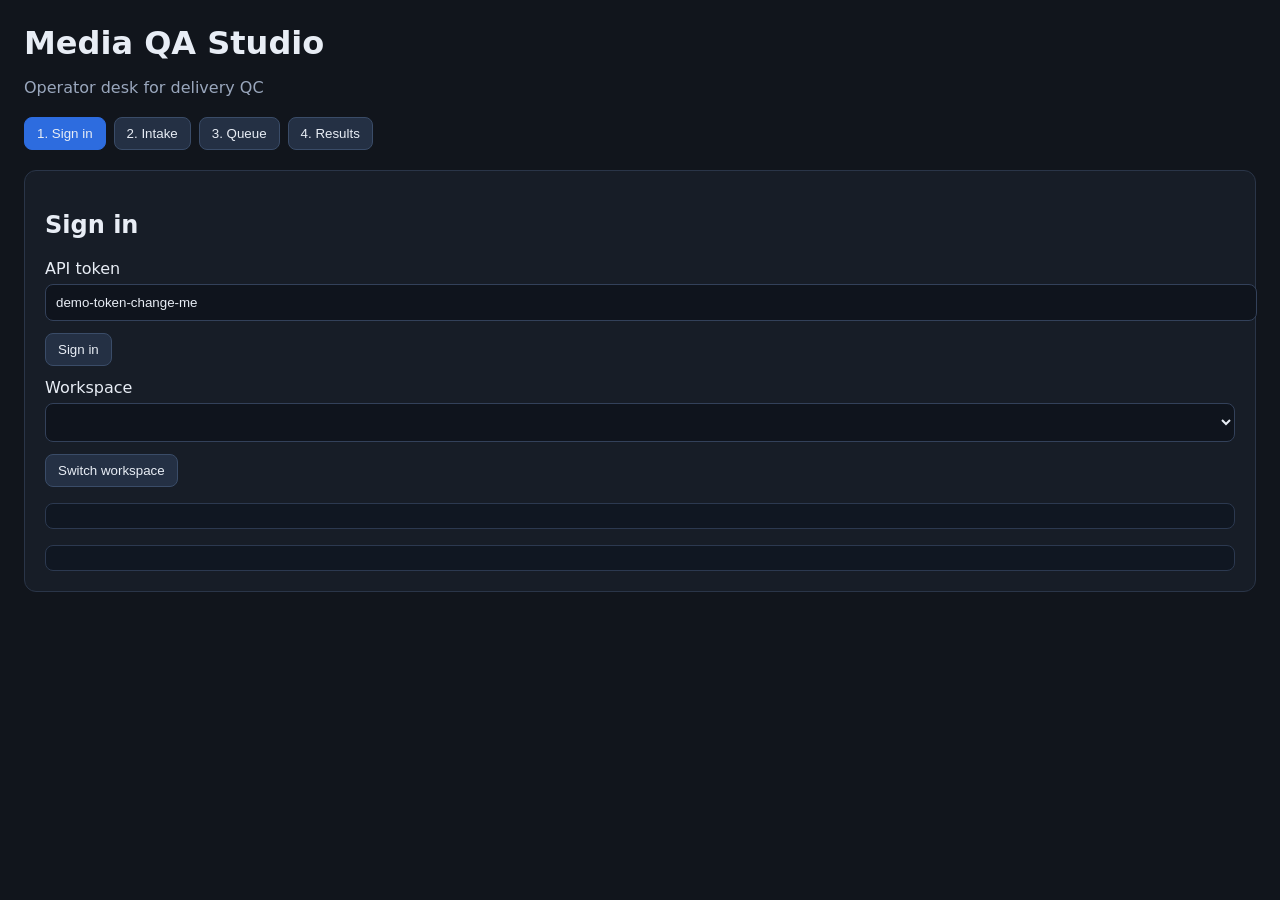
==== desktop/ui/index.html @ da6fa985 "Add studio SaaS layer and Tauri desktop operator station. Implements JIB-349 through JIB-364 with wo" ====
<!DOCTYPE html>
<html lang="en">
  <head>
    <meta charset="UTF-8" />
    <meta name="viewport" content="width=device-width, initial-scale=1.0" />
    <title>Media QA Studio</title>
    <link rel="stylesheet" href="styles.css" />
  </head>
  <body>
    <header>
      <h1>Media QA Studio</h1>
      <p class="subtitle">Operator desk for delivery QC</p>
    </header>

    <nav class="steps">
      <button class="step active" data-step="login">1. Sign in</button>
      <button class="step" data-step="intake">2. Intake</button>
      <button class="step" data-step="queue">3. Queue</button>
      <button class="step" data-step="results">4. Results</button>
    </nav>

    <main>
      <section id="login" class="panel active">
        <h2>Sign in</h2>
        <label>API token <input id="api-token" value="demo-token-change-me" /></label>
        <button id="login-btn">Sign in</button>
        <label>Workspace
          <select id="workspace-select"></select>
        </label>
        <button id="switch-workspace-btn">Switch workspace</button>
        <div id="entitlements" class="card"></div>
        <div id="pricing-variant" class="card muted"></div>
      </section>

      <section id="intake" class="panel">
        <h2>Intake</h2>
        <label>Folder or file path <input id="qc-path" placeholder="/path/to/export" /></label>
        <label>Profile
          <select id="profile-select">
            <option value="youtube">youtube</option>
            <option value="shorts">shorts</option>
          </select>
        </label>
        <button id="run-local-btn">Run local QC</button>
        <button id="queue-remote-btn">Queue remote job (offline)</button>
      </section>

      <section id="queue" class="panel">
        <h2>Queue</h2>
        <button id="sync-queue-btn">Sync offline queue</button>
        <ul id="offline-queue"></ul>
      </section>

      <section id="results" class="panel">
        <h2>Review</h2>
        <div id="upgrade-banner" class="banner hidden"></div>
        <pre id="results-output">Run a check to see findings, review state, and fix suggestions.</pre>
      </section>
    </main>

    <script src="app.js"></script>
  </body>
</html>
---- desktop/ui/styles.css ----
:root {
  color-scheme: dark;
  font-family: "SF Pro Text", system-ui, sans-serif;
  background: #11151c;
  color: #e8edf5;
}

body {
  margin: 0;
  padding: 24px;
}

header h1 {
  margin: 0;
}

.subtitle {
  color: #9aa7bd;
}

.steps {
  display: flex;
  gap: 8px;
  margin: 20px 0;
}

.step,
button {
  background: #243044;
  color: inherit;
  border: 1px solid #3a4c68;
  border-radius: 8px;
  padding: 8px 12px;
  cursor: pointer;
}

.step.active {
  background: #2d6cdf;
  border-color: #2d6cdf;
}

.panel {
  display: none;
  background: #171d27;
  border: 1px solid #2a3548;
  border-radius: 12px;
  padding: 20px;
}

.panel.active {
  display: block;
}

label {
  display: block;
  margin: 12px 0;
}

input,
select {
  width: 100%;
  margin-top: 6px;
  padding: 10px;
  border-radius: 8px;
  border: 1px solid #33415a;
  background: #0f141d;
  color: inherit;
}

.card,
.banner {
  margin-top: 16px;
  padding: 12px;
  border-radius: 8px;
  background: #101722;
  border: 1px solid #2c3950;
}

.muted {
  color: #9aa7bd;
}

.banner {
  background: #3a2410;
  border-color: #8a5a18;
}

.hidden {
  display: none;
}

#results-output {
  white-space: pre-wrap;
  background: #0d121a;
  border-radius: 8px;
  padding: 16px;
  min-height: 240px;
}

.fail {
  color: #ff8f8f;
}

.warn {
  color: #ffd27d;
}

.pass {
  color: #8ce4a0;
}
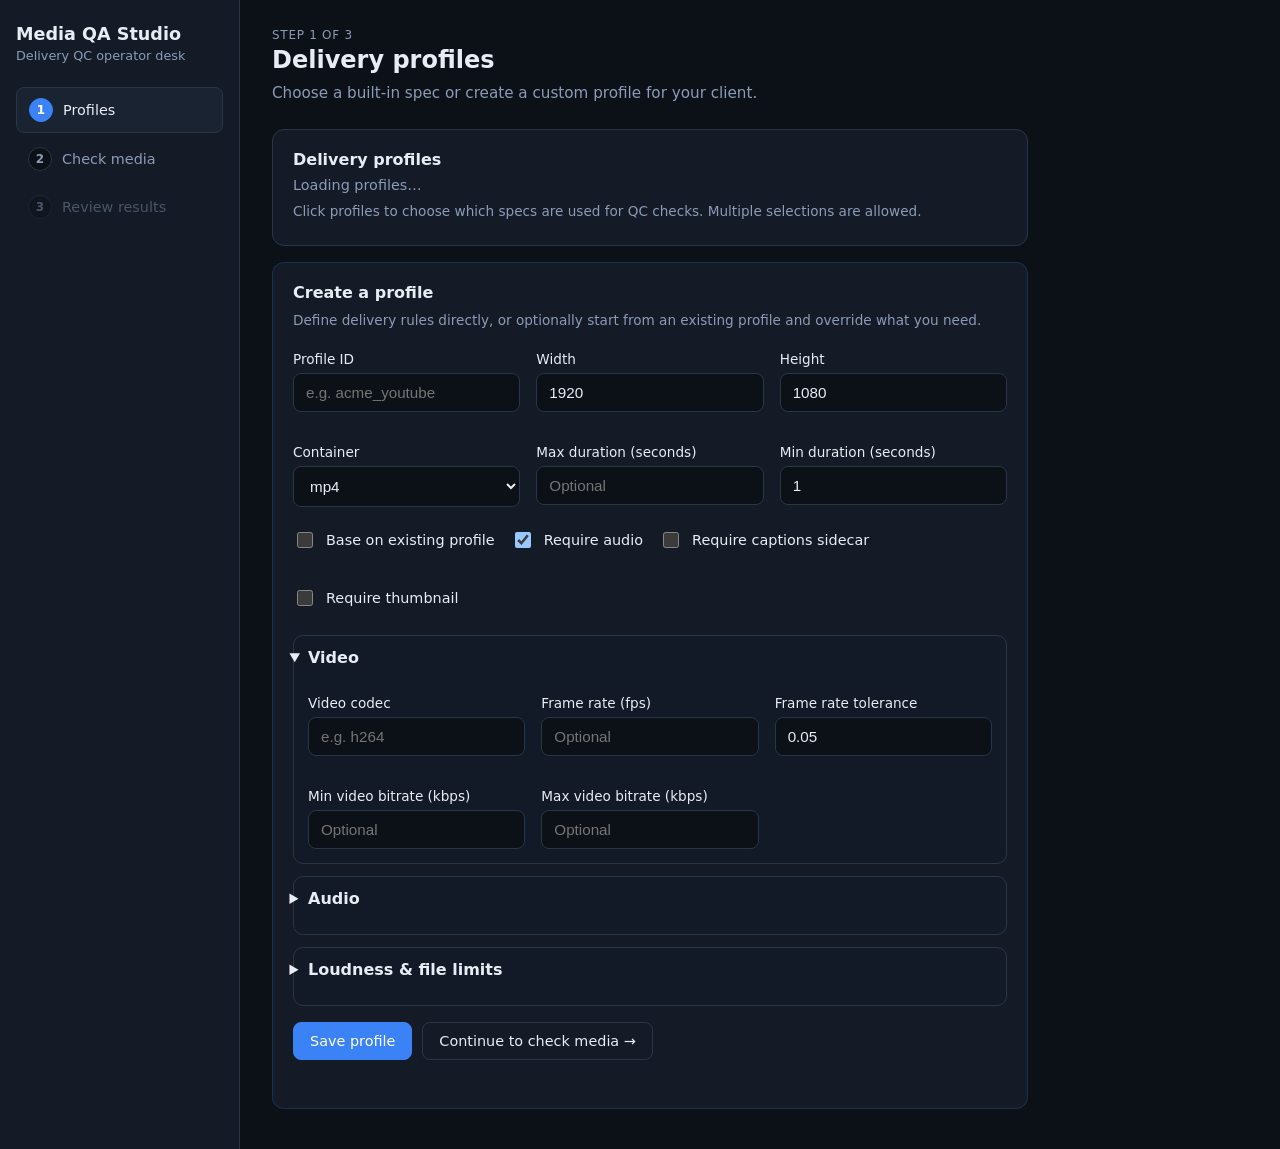
==== commit 33d76508: "Add anomaly QC checks and expand desktop profile workflow. Introduce LUFS loudness, frozen-frame, ca" ====
--- a/desktop/ui/index.html
+++ b/desktop/ui/index.html
@@ -4,59 +4,436 @@
     <meta charset="UTF-8" />
     <meta name="viewport" content="width=device-width, initial-scale=1.0" />
     <title>Media QA Studio</title>
+    <link rel="icon" type="image/png" href="favicon.png" />
     <link rel="stylesheet" href="styles.css" />
   </head>
   <body>
-    <header>
-      <h1>Media QA Studio</h1>
-      <p class="subtitle">Operator desk for delivery QC</p>
-    </header>
-
-    <nav class="steps">
-      <button class="step active" data-step="login">1. Sign in</button>
-      <button class="step" data-step="intake">2. Intake</button>
-      <button class="step" data-step="queue">3. Queue</button>
-      <button class="step" data-step="results">4. Results</button>
-    </nav>
-
-    <main>
-      <section id="login" class="panel active">
-        <h2>Sign in</h2>
-        <label>API token <input id="api-token" value="demo-token-change-me" /></label>
-        <button id="login-btn">Sign in</button>
-        <label>Workspace
-          <select id="workspace-select"></select>
-        </label>
-        <button id="switch-workspace-btn">Switch workspace</button>
-        <div id="entitlements" class="card"></div>
-        <div id="pricing-variant" class="card muted"></div>
+    <aside class="sidebar">
+      <div class="brand">
+        <h1>Media QA Studio</h1>
+        <p>Delivery QC operator desk</p>
+      </div>
+
+      <ol class="workflow" id="workflow-steps">
+        <li class="workflow-step active" data-step="profiles">
+          <span class="step-num">1</span>
+          <span class="step-label">Profiles</span>
+        </li>
+        <li class="workflow-step" data-step="check">
+          <span class="step-num">2</span>
+          <span class="step-label">Check media</span>
+        </li>
+        <li class="workflow-step locked" data-step="results">
+          <span class="step-num">3</span>
+          <span class="step-label">Review results</span>
+        </li>
+      </ol>
+    </aside>
+
+    <main class="workspace">
+      <header class="topbar">
+        <div>
+          <p class="eyebrow" id="screen-eyebrow">Step 1 of 3</p>
+          <h2 id="screen-title">Delivery profiles</h2>
+        </div>
+        <p class="topbar-hint" id="screen-hint">
+          Choose a built-in spec or create a custom profile for your client.
+        </p>
+      </header>
+
+      <!-- Step 1: Profiles -->
+      <section id="profiles" class="screen active">
+        <div class="card">
+          <h3>Delivery profiles</h3>
+          <p id="profile-selection-summary" class="profile-selection-summary muted">
+            Loading profiles…
+          </p>
+          <p class="field-help">
+            Click profiles to choose which specs are used for QC checks. Multiple selections are allowed.
+          </p>
+          <div id="profile-library" class="profile-library"></div>
+        </div>
+
+        <div class="card profile-create-card">
+          <h3>Create a profile</h3>
+          <p class="field-help">
+            Define delivery rules directly, or optionally start from an existing profile and override what you need.
+          </p>
+
+          <div class="profile-form-grid">
+            <label class="field">
+              <span>Profile ID</span>
+              <input
+                id="new-profile-name"
+                placeholder="e.g. acme_youtube"
+                autocomplete="off"
+              />
+            </label>
+
+            <div class="field profile-template-field hidden" id="new-profile-template-field">
+              <span>Based on</span>
+              <select id="new-profile-inherits"></select>
+            </div>
+
+            <label class="field">
+              <span>Width</span>
+              <input id="new-profile-width" type="number" min="1" value="1920" />
+            </label>
+
+            <label class="field">
+              <span>Height</span>
+              <input id="new-profile-height" type="number" min="1" value="1080" />
+            </label>
+
+            <label class="field">
+              <span>Container</span>
+              <select id="new-profile-extension">
+                <option value="mp4" selected>mp4</option>
+                <option value="mov">mov</option>
+                <option value="mkv">mkv</option>
+              </select>
+            </label>
+
+            <label class="field">
+              <span>Max duration (seconds)</span>
+              <input
+                id="new-profile-max-duration"
+                type="number"
+                min="0"
+                step="0.1"
+                placeholder="Optional"
+              />
+            </label>
+
+            <label class="field">
+              <span>Min duration (seconds)</span>
+              <input
+                id="new-profile-min-duration"
+                type="number"
+                min="0"
+                step="0.1"
+                value="1"
+              />
+            </label>
+          </div>
+
+          <div class="profile-checkboxes">
+            <label class="checkbox-field">
+              <input id="new-profile-use-template" type="checkbox" />
+              <span>Base on existing profile</span>
+            </label>
+            <label class="checkbox-field">
+              <input id="new-profile-require-audio" type="checkbox" checked />
+              <span>Require audio</span>
+            </label>
+            <label class="checkbox-field">
+              <input id="new-profile-require-captions" type="checkbox" />
+              <span>Require captions sidecar</span>
+            </label>
+            <label class="checkbox-field">
+              <input id="new-profile-require-thumbnail" type="checkbox" />
+              <span>Require thumbnail</span>
+            </label>
+          </div>
+
+          <details class="profile-form-section" open>
+            <summary>Video</summary>
+            <div class="profile-form-grid">
+              <label class="field">
+                <span>Video codec</span>
+                <input
+                  id="new-profile-video-codec"
+                  placeholder="e.g. h264"
+                  autocomplete="off"
+                />
+              </label>
+
+              <label class="field">
+                <span>Frame rate (fps)</span>
+                <input
+                  id="new-profile-frame-rate"
+                  type="number"
+                  min="0"
+                  step="0.001"
+                  placeholder="Optional"
+                />
+              </label>
+
+              <label class="field">
+                <span>Frame rate tolerance</span>
+                <input
+                  id="new-profile-frame-rate-tolerance"
+                  type="number"
+                  min="0"
+                  step="0.01"
+                  value="0.05"
+                />
+              </label>
+
+              <label class="field">
+                <span>Min video bitrate (kbps)</span>
+                <input
+                  id="new-profile-min-video-bitrate"
+                  type="number"
+                  min="0"
+                  step="1"
+                  placeholder="Optional"
+                />
+              </label>
+
+              <label class="field">
+                <span>Max video bitrate (kbps)</span>
+                <input
+                  id="new-profile-max-video-bitrate"
+                  type="number"
+                  min="0"
+                  step="1"
+                  placeholder="Optional"
+                />
+              </label>
+            </div>
+          </details>
+
+          <details class="profile-form-section">
+            <summary>Audio</summary>
+            <div class="profile-form-grid">
+              <label class="field">
+                <span>Audio codec</span>
+                <input
+                  id="new-profile-audio-codec"
+                  placeholder="e.g. aac"
+                  autocomplete="off"
+                />
+              </label>
+
+              <label class="field">
+                <span>Sample rate (Hz)</span>
+                <input
+                  id="new-profile-audio-sample-rate"
+                  type="number"
+                  min="0"
+                  step="1"
+                  placeholder="Optional"
+                />
+              </label>
+
+              <label class="field">
+                <span>Channels</span>
+                <input
+                  id="new-profile-audio-channels"
+                  type="number"
+                  min="0"
+                  step="1"
+                  placeholder="Optional"
+                />
+              </label>
+
+              <label class="field">
+                <span>Max silence (seconds)</span>
+                <input
+                  id="new-profile-max-silence"
+                  type="number"
+                  min="0"
+                  step="0.1"
+                  value="2"
+                />
+              </label>
+
+              <label class="field">
+                <span>Min mean volume (dB)</span>
+                <input
+                  id="new-profile-min-mean-volume"
+                  type="number"
+                  step="0.1"
+                  value="-50"
+                />
+              </label>
+            </div>
+          </details>
+
+          <details class="profile-form-section">
+            <summary>Loudness &amp; file limits</summary>
+            <div class="profile-form-grid">
+              <label class="field">
+                <span>Max integrated LUFS</span>
+                <input
+                  id="new-profile-max-lufs"
+                  type="number"
+                  step="0.1"
+                  placeholder="Optional"
+                />
+              </label>
+
+              <label class="field">
+                <span>Max true peak (dB)</span>
+                <input
+                  id="new-profile-max-true-peak"
+                  type="number"
+                  step="0.1"
+                  placeholder="Optional"
+                />
+              </label>
+
+              <label class="field">
+                <span>Max file size (MB)</span>
+                <input
+                  id="new-profile-max-file-size"
+                  type="number"
+                  min="0"
+                  step="1"
+                  placeholder="Optional"
+                />
+              </label>
+            </div>
+          </details>
+
+          <div class="actions">
+            <button type="button" id="create-profile-btn" class="primary">
+              Save profile
+            </button>
+            <button type="button" id="continue-to-check-btn" class="secondary">
+              Continue to check media →
+            </button>
+          </div>
+          <p id="profile-status" class="status-line muted" role="status"></p>
+        </div>
       </section>
 
-      <section id="intake" class="panel">
-        <h2>Intake</h2>
-        <label>Folder or file path <input id="qc-path" placeholder="/path/to/export" /></label>
-        <label>Profile
-          <select id="profile-select">
-            <option value="youtube">youtube</option>
-            <option value="shorts">shorts</option>
-          </select>
-        </label>
-        <button id="run-local-btn">Run local QC</button>
-        <button id="queue-remote-btn">Queue remote job (offline)</button>
+      <!-- Step 2: Check -->
+      <section id="check" class="screen">
+        <div class="card">
+          <h3>Run a delivery check</h3>
+          <p class="field-help">
+            Point at a file or folder of exports. We'll scan, probe with ffprobe,
+            and validate against your profile rules.
+          </p>
+
+          <label class="field">
+            <span>Export path</span>
+            <input
+              id="qc-path"
+              placeholder="e.g. /Users/you/exports/batch-0421"
+            />
+          </label>
+
+          <div class="field">
+            <span>Delivery profiles</span>
+            <p class="field-help">These profiles will be used when you run QC or watch a folder.</p>
+            <div id="profile-selected-chips" class="profile-selected-chips"></div>
+          </div>
+          <p class="field-help">
+            <button type="button" id="go-profiles-btn" class="text-btn inline-link">
+              Change profile selection →
+            </button>
+          </p>
+
+          <div class="actions">
+            <button type="button" id="run-local-btn" class="primary large">
+              Run QC check
+            </button>
+            <button type="button" id="back-to-profiles-btn" class="secondary">
+              ← Back to profiles
+            </button>
+          </div>
+          <p id="check-status" class="status-line muted" role="status"></p>
+        </div>
+
+        <div class="card watch-card">
+          <div class="watch-card-header">
+            <div>
+              <h3>Watch folder</h3>
+              <p class="field-help">
+                Automatically QC new exports when they finish copying into a drop folder.
+              </p>
+            </div>
+            <span id="watch-pill" class="watch-pill muted">Inactive</span>
+          </div>
+
+          <label class="field">
+            <span>Drop folder</span>
+            <input
+              id="watch-path"
+              placeholder="e.g. /Users/you/exports/incoming"
+            />
+          </label>
+
+          <div class="watch-options">
+            <label class="field compact">
+              <span>Debounce (seconds)</span>
+              <input id="watch-debounce" type="number" min="1" max="120" value="5" />
+            </label>
+            <label class="checkbox-field">
+              <input id="watch-scan-existing" type="checkbox" />
+              <span>QC existing files on start</span>
+            </label>
+          </div>
+
+          <p class="field-help">
+            Uses the delivery profiles selected above. Results open automatically when a file is checked.
+          </p>
+
+          <div class="actions">
+            <button type="button" id="start-watch-btn" class="secondary">
+              Start watching
+            </button>
+            <button type="button" id="stop-watch-btn" class="secondary" disabled>
+              Stop watching
+            </button>
+          </div>
+
+          <p id="watch-status" class="status-line muted" role="status"></p>
+          <ul id="watch-activity" class="watch-activity"></ul>
+        </div>
       </section>
 
-      <section id="queue" class="panel">
-        <h2>Queue</h2>
-        <button id="sync-queue-btn">Sync offline queue</button>
-        <ul id="offline-queue"></ul>
-      </section>
-
-      <section id="results" class="panel">
-        <h2>Review</h2>
-        <div id="upgrade-banner" class="banner hidden"></div>
-        <pre id="results-output">Run a check to see findings, review state, and fix suggestions.</pre>
+      <!-- Step 3: Results -->
+      <section id="results" class="screen">
+        <div id="results-empty" class="card empty-state">
+          <h3>No results yet</h3>
+          <p>Run a check on step 2 to see findings and fix suggestions here.</p>
+          <button type="button" id="go-check-btn" class="primary">Go to check media</button>
+        </div>
+
+        <div id="results-content" class="hidden">
+          <div id="profile-results-tabs" class="profile-results-tabs hidden" role="tablist" aria-label="Results by profile"></div>
+          <div id="results-verdict" class="results-verdict" role="status"></div>
+          <div id="results-summary" class="results-summary"></div>
+          <div id="batch-findings" class="batch-findings hidden"></div>
+          <div class="results-toolbar card">
+            <div class="results-filters" id="results-filters" role="tablist" aria-label="Filter results"></div>
+            <p id="results-filter-meta" class="results-filter-meta muted"></p>
+          </div>
+          <div id="file-results" class="results-file-list"></div>
+        </div>
+
+        <div class="actions sticky-actions">
+          <button type="button" id="run-another-btn" class="primary">
+            Check another export
+          </button>
+          <button type="button" id="back-to-check-btn" class="secondary">
+            ← Change path or profile
+          </button>
+        </div>
       </section>
     </main>
+
+    <div id="progress-overlay" class="progress-overlay hidden" aria-hidden="true">
+      <div class="progress-card">
+        <div class="progress-spinner" aria-hidden="true"></div>
+        <h3 id="progress-title">Working…</h3>
+        <p id="progress-message" class="progress-message">Please wait</p>
+        <div class="progress-bar-track" aria-hidden="true">
+          <div id="progress-bar" class="progress-bar indeterminate"></div>
+        </div>
+        <p id="progress-detail" class="progress-detail muted"></p>
+        <ol class="progress-phases" id="progress-phases">
+          <li data-phase="scan">Scanning folder</li>
+          <li data-phase="discover">Grouping packages</li>
+          <li data-phase="file">Probing &amp; validating</li>
+          <li data-phase="finish">Building report</li>
+        </ol>
+      </div>
+    </div>
 
     <script src="app.js"></script>
   </body>
--- a/desktop/ui/styles.css
+++ b/desktop/ui/styles.css
@@ -1,110 +1,1421 @@
 :root {
   color-scheme: dark;
-  font-family: "SF Pro Text", system-ui, sans-serif;
-  background: #11151c;
-  color: #e8edf5;
+  font-family: "SF Pro Text", system-ui, -apple-system, sans-serif;
+  --bg: #0c1017;
+  --surface: #141b26;
+  --surface-raised: #1a2332;
+  --border: #2a3548;
+  --text: #e8edf5;
+  --muted: #8b9bb8;
+  --accent: #3b82f6;
+  --accent-hover: #2563eb;
+  --pass: #4ade80;
+  --warn: #fbbf24;
+  --fail: #f87171;
+  --banner: #3a2410;
+}
+
+* {
+  box-sizing: border-box;
 }
 
 body {
   margin: 0;
-  padding: 24px;
-}
-
-header h1 {
+  min-height: 100vh;
+  display: grid;
+  grid-template-columns: 240px 1fr;
+  background: var(--bg);
+  color: var(--text);
+}
+
+/* Sidebar */
+.sidebar {
+  background: var(--surface);
+  border-right: 1px solid var(--border);
+  padding: 24px 16px;
+  display: flex;
+  flex-direction: column;
+  gap: 24px;
+}
+
+.brand h1 {
   margin: 0;
-}
-
-.subtitle {
-  color: #9aa7bd;
-}
-
-.steps {
-  display: flex;
+  font-size: 1.1rem;
+}
+
+.brand p {
+  margin: 4px 0 0;
+  font-size: 0.8rem;
+  color: var(--muted);
+}
+
+.workflow {
+  list-style: none;
+  margin: 0;
+  padding: 0;
+  display: flex;
+  flex-direction: column;
+  gap: 4px;
+}
+
+.workflow-step {
+  display: flex;
+  align-items: center;
+  gap: 10px;
+  padding: 10px 12px;
+  border-radius: 8px;
+  cursor: pointer;
+  color: var(--muted);
+  transition: background 0.15s;
+}
+
+.workflow-step:hover:not(.locked) {
+  background: var(--surface-raised);
+}
+
+.workflow-step.active {
+  background: var(--surface-raised);
+  color: var(--text);
+  border: 1px solid var(--border);
+}
+
+.workflow-step.done {
+  color: var(--pass);
+}
+
+.workflow-step.done .step-num {
+  background: rgba(74, 222, 128, 0.15);
+  color: var(--pass);
+}
+
+.workflow-step.locked {
+  opacity: 0.45;
+  cursor: not-allowed;
+}
+
+.step-num {
+  width: 24px;
+  height: 24px;
+  border-radius: 50%;
+  background: var(--bg);
+  border: 1px solid var(--border);
+  display: flex;
+  align-items: center;
+  justify-content: center;
+  font-size: 0.75rem;
+  font-weight: 600;
+  flex-shrink: 0;
+}
+
+.workflow-step.active .step-num {
+  background: var(--accent);
+  border-color: var(--accent);
+  color: white;
+}
+
+.step-label {
+  font-size: 0.9rem;
+}
+
+.sidebar-footer {
+  margin-top: auto;
+  display: flex;
+  flex-direction: column;
   gap: 8px;
-  margin: 20px 0;
-}
-
-.step,
-button {
-  background: #243044;
-  color: inherit;
-  border: 1px solid #3a4c68;
-  border-radius: 8px;
-  padding: 8px 12px;
+}
+
+.session-pill {
+  font-size: 0.8rem;
+  padding: 8px 10px;
+  background: var(--bg);
+  border-radius: 6px;
+  border: 1px solid var(--border);
+}
+
+.session-pill.error-pill {
+  border-color: var(--fail);
+  color: var(--fail);
+}
+
+.text-btn {
+  background: none;
+  border: none;
+  color: var(--accent);
   cursor: pointer;
-}
-
-.step.active {
-  background: #2d6cdf;
-  border-color: #2d6cdf;
-}
-
-.panel {
+  font-size: 0.85rem;
+  text-align: left;
+  padding: 4px 0;
+}
+
+/* Main workspace */
+.workspace {
+  padding: 28px 32px 40px;
+  max-width: 820px;
+}
+
+.topbar {
+  margin-bottom: 24px;
+}
+
+.eyebrow {
+  margin: 0 0 4px;
+  font-size: 0.75rem;
+  text-transform: uppercase;
+  letter-spacing: 0.06em;
+  color: var(--muted);
+}
+
+.topbar h2 {
+  margin: 0 0 8px;
+  font-size: 1.5rem;
+}
+
+.topbar-hint {
+  margin: 0;
+  color: var(--muted);
+  font-size: 0.95rem;
+  line-height: 1.5;
+}
+
+.screen {
   display: none;
-  background: #171d27;
-  border: 1px solid #2a3548;
+  flex-direction: column;
+  gap: 16px;
+}
+
+.screen.active {
+  display: flex;
+}
+
+.card {
+  background: var(--surface);
+  border: 1px solid var(--border);
   border-radius: 12px;
   padding: 20px;
 }
 
-.panel.active {
+.hero-card {
+  background: linear-gradient(135deg, #141b26 0%, #1a2740 100%);
+}
+
+.card h3 {
+  margin: 0 0 8px;
+  font-size: 1rem;
+}
+
+.lede {
+  margin: 0 0 16px;
+  color: var(--muted);
+  line-height: 1.55;
+}
+
+.checklist {
+  margin: 0;
+  padding-left: 1.2rem;
+  color: var(--muted);
+  line-height: 1.7;
+  font-size: 0.9rem;
+}
+
+.checklist code {
+  background: var(--bg);
+  padding: 2px 6px;
+  border-radius: 4px;
+  font-size: 0.85rem;
+}
+
+.field {
   display: block;
-}
-
-label {
+  margin: 16px 0 0;
+}
+
+.field > span {
   display: block;
-  margin: 12px 0;
-}
-
-input,
+  font-size: 0.85rem;
+  font-weight: 500;
+  margin-bottom: 6px;
+}
+
+.field-help {
+  margin: 0 0 4px;
+  font-size: 0.85rem;
+  color: var(--muted);
+  line-height: 1.5;
+}
+
+input:not([type="checkbox"]),
 select {
   width: 100%;
+  padding: 10px 12px;
+  border-radius: 8px;
+  border: 1px solid var(--border);
+  background: var(--bg);
+  color: var(--text);
+  font-size: 0.95rem;
+}
+
+input:focus,
+select:focus {
+  outline: 2px solid var(--accent);
+  outline-offset: 1px;
+}
+
+.actions {
+  display: flex;
+  flex-wrap: wrap;
+  gap: 10px;
+  margin-top: 16px;
+}
+
+button {
+  font-family: inherit;
+  font-size: 0.9rem;
+  border-radius: 8px;
+  padding: 10px 16px;
+  cursor: pointer;
+  border: 1px solid var(--border);
+  background: var(--surface-raised);
+  color: var(--text);
+}
+
+button:hover {
+  filter: brightness(1.08);
+}
+
+button.primary {
+  background: var(--accent);
+  border-color: var(--accent);
+  color: white;
+  font-weight: 500;
+}
+
+button.primary:hover {
+  background: var(--accent-hover);
+}
+
+button.secondary {
+  background: transparent;
+}
+
+button.large {
+  padding: 12px 20px;
+  font-size: 1rem;
+}
+
+button:disabled {
+  opacity: 0.5;
+  cursor: not-allowed;
+}
+
+.status-line {
+  margin: 12px 0 0;
+  font-size: 0.85rem;
+  min-height: 1.2em;
+}
+
+.status-line.error {
+  color: var(--fail);
+}
+
+.status-line.success {
+  color: var(--pass);
+}
+
+.status-line.warn {
+  color: var(--warn);
+}
+
+.info-grid {
+  display: grid;
+  grid-template-columns: repeat(auto-fit, minmax(140px, 1fr));
+  gap: 12px;
+  margin-top: 16px;
+}
+
+.info-tile {
+  background: var(--bg);
+  border: 1px solid var(--border);
+  border-radius: 8px;
+  padding: 12px;
+}
+
+.info-tile .label {
+  font-size: 0.75rem;
+  color: var(--muted);
+  text-transform: uppercase;
+  letter-spacing: 0.04em;
+}
+
+.info-tile .value {
+  font-size: 1.1rem;
+  font-weight: 600;
+  margin-top: 4px;
+}
+
+.note {
+  margin-top: 12px;
+  font-size: 0.85rem;
+}
+
+.watch-card {
+  border-color: rgba(59, 130, 246, 0.25);
+}
+
+.watch-card-header {
+  display: flex;
+  justify-content: space-between;
+  align-items: flex-start;
+  gap: 16px;
+  margin-bottom: 12px;
+}
+
+.watch-card-header h3 {
+  margin: 0 0 6px;
+}
+
+.watch-pill {
+  display: inline-flex;
+  align-items: center;
+  padding: 4px 10px;
+  border-radius: 999px;
+  font-size: 0.75rem;
+  font-weight: 600;
+  text-transform: uppercase;
+  letter-spacing: 0.04em;
+  border: 1px solid var(--border);
+  white-space: nowrap;
+}
+
+.watch-pill.active {
+  color: var(--pass);
+  border-color: rgba(74, 222, 128, 0.35);
+  background: rgba(74, 222, 128, 0.1);
+}
+
+.watch-options {
+  display: grid;
+  grid-template-columns: 180px 1fr;
+  gap: 16px;
+  align-items: end;
+  margin-bottom: 12px;
+}
+
+.field.compact input {
+  max-width: 120px;
+}
+
+.checkbox-field {
+  display: flex;
+  align-items: center;
+  gap: 10px;
+  font-size: 0.9rem;
+  color: var(--text);
+  min-height: 42px;
+}
+
+.checkbox-field input {
+  width: 16px;
+  height: 16px;
+}
+
+.watch-activity {
+  list-style: none;
+  margin: 12px 0 0;
+  padding: 0;
+  display: flex;
+  flex-direction: column;
+  gap: 6px;
+  max-height: 160px;
+  overflow-y: auto;
+}
+
+.watch-activity li {
+  font-size: 0.82rem;
+  color: var(--muted);
+  padding: 8px 10px;
+  background: var(--bg);
+  border-radius: 8px;
+  border: 1px solid var(--border);
+}
+
+.profile-library {
+  display: flex;
+  flex-direction: column;
+  gap: 20px;
+}
+
+.profile-group-title {
+  margin: 0 0 10px;
+  font-size: 0.85rem;
+  color: var(--muted);
+  font-weight: 600;
+  text-transform: uppercase;
+  letter-spacing: 0.04em;
+}
+
+.profile-grid {
+  display: grid;
+  grid-template-columns: repeat(auto-fill, minmax(220px, 1fr));
+  gap: 10px;
+}
+
+.profile-card-shell {
+  display: flex;
+  flex-direction: column;
+}
+
+.profile-card-row {
+  position: relative;
+  display: flex;
+  flex-direction: column;
+  gap: 6px;
+}
+
+.profile-card {
+  display: flex;
+  align-items: flex-start;
+  gap: 10px;
+  text-align: left;
+  background: var(--bg);
+  border: 1px solid var(--border);
+  border-radius: 10px;
+  padding: 12px 14px;
+  cursor: pointer;
+  color: var(--text);
+  transition: border-color 0.15s, background 0.15s;
+}
+
+.profile-card-check {
+  width: 20px;
+  height: 20px;
+  border-radius: 6px;
+  border: 1px solid var(--border);
+  display: inline-flex;
+  align-items: center;
+  justify-content: center;
+  font-size: 0.75rem;
+  font-weight: 700;
+  flex-shrink: 0;
+  color: var(--pass);
+  background: var(--surface);
+}
+
+.profile-card.selected .profile-card-check {
+  border-color: var(--accent);
+  background: rgba(59, 130, 246, 0.15);
+}
+
+.profile-card-copy {
+  display: flex;
+  flex-direction: column;
+  gap: 4px;
+  min-width: 0;
+}
+
+.profile-selection-summary {
+  margin: 0 0 8px;
+  font-size: 0.9rem;
+  font-weight: 500;
+}
+
+.profile-selection-summary.success {
+  color: var(--pass);
+}
+
+.profile-selection-summary.error {
+  color: var(--fail);
+}
+
+.profile-selected-chips {
+  display: flex;
+  flex-wrap: wrap;
+  gap: 8px;
+  margin-top: 8px;
+}
+
+.profile-chip {
+  display: inline-flex;
+  align-items: center;
+  padding: 6px 10px;
+  border-radius: 999px;
+  border: 1px solid rgba(59, 130, 246, 0.35);
+  background: rgba(59, 130, 246, 0.1);
+  color: var(--text);
+  font-size: 0.85rem;
+}
+
+.profile-card:hover {
+  border-color: rgba(59, 130, 246, 0.45);
+}
+
+.profile-card.selected {
+  border-color: var(--accent);
+  background: rgba(59, 130, 246, 0.08);
+}
+
+.profile-card-name {
+  display: block;
+  font-size: 0.92rem;
+  font-weight: 600;
+}
+
+.profile-card-meta {
+  display: block;
+  font-size: 0.8rem;
+  color: var(--muted);
+}
+
+.profile-delete-btn {
+  align-self: flex-end;
+  padding: 4px 10px;
+  border-radius: 6px;
+  border: 1px solid rgba(248, 113, 113, 0.35);
+  background: rgba(248, 113, 113, 0.08);
+  color: var(--fail);
+  font-size: 0.75rem;
+  font-weight: 600;
+  cursor: pointer;
+  z-index: 2;
+}
+
+.profile-delete-btn.confirming {
+  border-color: var(--warn);
+  background: rgba(251, 191, 36, 0.16);
+  color: var(--warn);
+}
+
+.profile-delete-btn:hover {
+  background: rgba(248, 113, 113, 0.16);
+  border-color: rgba(248, 113, 113, 0.55);
+}
+
+.profile-create-card {
+  border-color: rgba(59, 130, 246, 0.2);
+}
+
+.profile-template-field.hidden {
+  display: none;
+}
+
+.profile-form-grid {
+  display: grid;
+  grid-template-columns: repeat(3, minmax(0, 1fr));
+  gap: 16px;
+  margin-bottom: 12px;
+}
+
+.profile-checkboxes {
+  display: flex;
+  flex-wrap: wrap;
+  gap: 16px;
+  margin-bottom: 16px;
+}
+
+.profile-form-section {
+  margin-bottom: 12px;
+  border: 1px solid var(--border);
+  border-radius: 10px;
+  padding: 0 14px 14px;
+  background: rgba(15, 23, 42, 0.35);
+}
+
+.profile-form-section summary {
+  cursor: pointer;
+  font-weight: 600;
+  padding: 12px 0;
+  color: var(--text);
+  list-style-position: outside;
+}
+
+.profile-form-section .profile-form-grid {
+  margin-bottom: 0;
+}
+
+.profile-results-tabs {
+  display: flex;
+  flex-wrap: wrap;
+  gap: 8px;
+  margin-bottom: 16px;
+}
+
+.profile-tab {
+  display: inline-flex;
+  align-items: center;
+  gap: 8px;
+  padding: 8px 12px;
+  border-radius: 999px;
+  border: 1px solid var(--border);
+  background: var(--surface);
+  color: var(--text);
+  cursor: pointer;
+  font-size: 0.85rem;
+}
+
+.profile-tab.active {
+  border-color: var(--accent);
+  background: rgba(59, 130, 246, 0.12);
+}
+
+.profile-tab-badge {
+  font-size: 0.7rem;
+  font-weight: 700;
+  text-transform: uppercase;
+  letter-spacing: 0.04em;
+  padding: 2px 6px;
+  border-radius: 999px;
+}
+
+.profile-tab-badge.pass {
+  color: var(--pass);
+  background: rgba(74, 222, 128, 0.12);
+}
+
+.profile-tab-badge.warn {
+  color: var(--warn);
+  background: rgba(251, 191, 36, 0.12);
+}
+
+.profile-tab-badge.fail {
+  color: var(--fail);
+  background: rgba(248, 113, 113, 0.12);
+}
+
+.text-btn.inline-link {
+  padding: 0;
   margin-top: 6px;
-  padding: 10px;
+}
+
+@media (max-width: 900px) {
+  .profile-form-grid {
+    grid-template-columns: 1fr;
+  }
+}
+
+@media (max-width: 900px) {
+  .watch-options {
+    grid-template-columns: 1fr;
+  }
+}
+
+.advanced summary {
+  cursor: pointer;
+  font-weight: 500;
+  color: var(--muted);
+}
+
+.queue-list {
+  margin: 12px 0 0;
+  padding: 0;
+  list-style: none;
+}
+
+.queue-list li {
+  padding: 8px 0;
+  border-bottom: 1px solid var(--border);
+  font-size: 0.85rem;
+  color: var(--muted);
+}
+
+.banner {
+  background: var(--banner);
+  border: 1px solid #8a5a18;
+  border-radius: 10px;
+  padding: 14px 16px;
+  margin-bottom: 16px;
+  font-size: 0.9rem;
+}
+
+.empty-state {
+  text-align: center;
+  padding: 32px;
+}
+
+.empty-state p {
+  color: var(--muted);
+  margin: 0 0 16px;
+}
+
+/* Results */
+.results-verdict {
+  margin-bottom: 16px;
+}
+
+.verdict-card {
+  display: flex;
+  justify-content: space-between;
+  align-items: stretch;
+  gap: 24px;
+  padding: 24px;
+  border-radius: 14px;
+  border: 1px solid var(--border);
+  background: var(--surface);
+}
+
+.verdict-card.verdict-pass {
+  border-color: rgba(74, 222, 128, 0.35);
+  background: linear-gradient(135deg, rgba(74, 222, 128, 0.08), var(--surface));
+}
+
+.verdict-card.verdict-warn {
+  border-color: rgba(251, 191, 36, 0.35);
+  background: linear-gradient(135deg, rgba(251, 191, 36, 0.08), var(--surface));
+}
+
+.verdict-card.verdict-fail {
+  border-color: rgba(248, 113, 113, 0.35);
+  background: linear-gradient(135deg, rgba(248, 113, 113, 0.08), var(--surface));
+}
+
+.verdict-eyebrow {
+  margin: 0 0 6px;
+  font-size: 0.8rem;
+  color: var(--muted);
+  text-transform: uppercase;
+  letter-spacing: 0.04em;
+}
+
+.verdict-title {
+  margin: 0 0 8px;
+  font-size: 1.5rem;
+}
+
+.verdict-hint {
+  margin: 0;
+  color: var(--muted);
+  line-height: 1.5;
+  max-width: 52ch;
+}
+
+.verdict-stats {
+  display: grid;
+  grid-template-columns: repeat(2, minmax(72px, 1fr));
+  gap: 10px;
+  flex-shrink: 0;
+}
+
+.verdict-stat {
+  background: var(--bg);
+  border: 1px solid var(--border);
+  border-radius: 10px;
+  padding: 12px;
+  text-align: center;
+}
+
+.verdict-stat .num {
+  display: block;
+  font-size: 1.5rem;
+  font-weight: 700;
+  line-height: 1;
+}
+
+.verdict-stat .lbl {
+  display: block;
+  margin-top: 6px;
+  font-size: 0.72rem;
+  color: var(--muted);
+  text-transform: uppercase;
+  letter-spacing: 0.04em;
+}
+
+.verdict-stat.pass .num {
+  color: var(--pass);
+}
+
+.verdict-stat.warn .num {
+  color: var(--warn);
+}
+
+.verdict-stat.fail .num {
+  color: var(--fail);
+}
+
+.results-summary {
+  margin-bottom: 16px;
+}
+
+.batch-findings {
+  margin-bottom: 16px;
+}
+
+.batch-findings-card h3 {
+  margin: 0 0 8px;
+}
+
+.distribution-card {
+  padding: 18px 20px;
+}
+
+.distribution-header {
+  display: flex;
+  justify-content: space-between;
+  align-items: center;
+  margin-bottom: 12px;
+  font-size: 0.9rem;
+}
+
+.distribution-bar {
+  display: flex;
+  height: 10px;
+  border-radius: 999px;
+  overflow: hidden;
+  background: var(--bg);
+  border: 1px solid var(--border);
+}
+
+.distribution-bar .segment {
+  display: block;
+  height: 100%;
+  min-width: 2px;
+}
+
+.distribution-bar .segment.pass {
+  background: var(--pass);
+}
+
+.distribution-bar .segment.warn {
+  background: var(--warn);
+}
+
+.distribution-bar .segment.fail {
+  background: var(--fail);
+}
+
+.distribution-legend {
+  display: flex;
+  flex-wrap: wrap;
+  gap: 16px;
+  margin-top: 12px;
+  font-size: 0.85rem;
+  color: var(--muted);
+}
+
+.distribution-legend .dot {
+  display: inline-block;
+  width: 8px;
+  height: 8px;
+  border-radius: 50%;
+  margin-right: 6px;
+  vertical-align: middle;
+}
+
+.distribution-legend .dot.pass {
+  background: var(--pass);
+}
+
+.distribution-legend .dot.warn {
+  background: var(--warn);
+}
+
+.distribution-legend .dot.fail {
+  background: var(--fail);
+}
+
+.results-toolbar {
+  display: flex;
+  justify-content: space-between;
+  align-items: center;
+  gap: 16px;
+  flex-wrap: wrap;
+  padding: 14px 16px;
+  margin-bottom: 16px;
+}
+
+.results-filters {
+  display: flex;
+  flex-wrap: wrap;
+  gap: 8px;
+}
+
+.filter-btn {
+  display: inline-flex;
+  align-items: center;
+  gap: 8px;
+  padding: 8px 12px;
+  border-radius: 999px;
+  border: 1px solid var(--border);
+  background: var(--bg);
+  color: var(--text);
+  font-size: 0.85rem;
+  cursor: pointer;
+}
+
+.filter-btn:hover {
+  border-color: var(--accent);
+}
+
+.filter-btn.active {
+  background: rgba(59, 130, 246, 0.15);
+  border-color: var(--accent);
+  color: #dbeafe;
+}
+
+.filter-count {
+  display: inline-grid;
+  place-items: center;
+  min-width: 22px;
+  height: 22px;
+  padding: 0 6px;
+  border-radius: 999px;
+  background: var(--surface-raised);
+  font-size: 0.75rem;
+  font-weight: 600;
+}
+
+.results-filter-meta {
+  margin: 0;
+  font-size: 0.82rem;
+}
+
+.results-file-list {
+  display: flex;
+  flex-direction: column;
+  gap: 10px;
+}
+
+.result-file {
+  background: var(--surface);
+  border: 1px solid var(--border);
+  border-radius: 12px;
+  overflow: hidden;
+}
+
+.result-file.status-fail {
+  border-color: rgba(248, 113, 113, 0.3);
+}
+
+.result-file.status-warn {
+  border-color: rgba(251, 191, 36, 0.3);
+}
+
+.result-file.status-pass {
+  border-color: rgba(74, 222, 128, 0.2);
+}
+
+.result-file-summary {
+  display: flex;
+  align-items: center;
+  gap: 12px;
+  padding: 14px 16px;
+  cursor: pointer;
+  list-style: none;
+}
+
+.result-file-summary::-webkit-details-marker {
+  display: none;
+}
+
+.result-status-dot {
+  width: 10px;
+  height: 10px;
+  border-radius: 50%;
+  flex-shrink: 0;
+  background: var(--pass);
+}
+
+.result-file.status-warn .result-status-dot {
+  background: var(--warn);
+}
+
+.result-file.status-fail .result-status-dot {
+  background: var(--fail);
+}
+
+.result-file-main {
+  flex: 1;
+  min-width: 0;
+}
+
+.result-file-name {
+  display: block;
+  font-weight: 600;
+  word-break: break-word;
+}
+
+.result-file-meta {
+  display: block;
+  margin-top: 2px;
+  font-size: 0.82rem;
+  color: var(--muted);
+}
+
+.result-file-body {
+  padding: 0 16px 16px 38px;
+  border-top: 1px solid var(--border);
+}
+
+.result-path {
+  margin: 12px 0;
+  font-size: 0.8rem;
+  word-break: break-all;
+}
+
+.result-ok {
+  margin: 12px 0 0;
+  color: var(--pass);
+  font-size: 0.9rem;
+}
+
+.issues-block {
+  margin-top: 12px;
+}
+
+.issue-group + .issue-group {
+  margin-top: 14px;
+}
+
+.issue-group-title {
+  margin: 0 0 8px;
+  font-size: 0.78rem;
+  text-transform: uppercase;
+  letter-spacing: 0.05em;
+}
+
+.issue-group-title.fail {
+  color: var(--fail);
+}
+
+.issue-group-title.warn {
+  color: var(--warn);
+}
+
+.issue-list {
+  list-style: none;
+  margin: 0;
+  padding: 0;
+  display: flex;
+  flex-direction: column;
+  gap: 8px;
+}
+
+.issue-item {
+  padding: 10px 12px;
   border-radius: 8px;
-  border: 1px solid #33415a;
-  background: #0f141d;
-  color: inherit;
-}
-
-.card,
-.banner {
+  background: var(--bg);
+  border-left: 3px solid var(--border);
+}
+
+.issue-item.fail {
+  border-left-color: var(--fail);
+}
+
+.issue-item.warn {
+  border-left-color: var(--warn);
+}
+
+.issue-code {
+  display: block;
+  font-size: 0.75rem;
+  font-weight: 700;
+  letter-spacing: 0.03em;
+  color: var(--muted);
+  margin-bottom: 4px;
+}
+
+.issue-message {
+  display: block;
+  font-size: 0.92rem;
+  line-height: 1.45;
+  white-space: pre-line;
+}
+
+.fix-block {
   margin-top: 16px;
-  padding: 12px;
+  padding: 12px 14px;
   border-radius: 8px;
-  background: #101722;
-  border: 1px solid #2c3950;
+  background: rgba(59, 130, 246, 0.08);
+  border: 1px solid rgba(59, 130, 246, 0.25);
+}
+
+.fix-title {
+  margin: 0 0 8px;
+  font-size: 0.78rem;
+  text-transform: uppercase;
+  letter-spacing: 0.05em;
+  color: #93c5fd;
+}
+
+.fix-list {
+  margin: 0;
+  padding-left: 18px;
+  color: var(--text);
+  font-size: 0.9rem;
+  line-height: 1.5;
+}
+
+.fix-list li + li {
+  margin-top: 6px;
+}
+
+.empty-results {
+  text-align: center;
+  padding: 24px;
+}
+
+@media (max-width: 900px) {
+  .verdict-card {
+    flex-direction: column;
+  }
+
+  .verdict-stats {
+    width: 100%;
+  }
+}
+
+.summary-row {
+  display: grid;
+  grid-template-columns: repeat(4, 1fr);
+  gap: 12px;
+  margin-bottom: 16px;
+}
+
+.summary-tile {
+  background: var(--surface);
+  border: 1px solid var(--border);
+  border-radius: 10px;
+  padding: 16px;
+  text-align: center;
+}
+
+.summary-tile .count {
+  font-size: 1.75rem;
+  font-weight: 700;
+  line-height: 1;
+}
+
+.summary-tile .label {
+  font-size: 0.75rem;
+  color: var(--muted);
+  margin-top: 6px;
+  text-transform: uppercase;
+}
+
+.summary-tile.pass .count {
+  color: var(--pass);
+}
+
+.summary-tile.warn .count {
+  color: var(--warn);
+}
+
+.summary-tile.fail .count {
+  color: var(--fail);
+}
+
+.file-card {
+  background: var(--surface);
+  border: 1px solid var(--border);
+  border-radius: 10px;
+  padding: 16px;
+  margin-bottom: 12px;
+}
+
+.file-header {
+  display: flex;
+  justify-content: space-between;
+  align-items: flex-start;
+  gap: 12px;
+  margin-bottom: 12px;
+}
+
+.file-name {
+  font-weight: 600;
+  word-break: break-all;
+}
+
+.badge {
+  font-size: 0.7rem;
+  font-weight: 600;
+  text-transform: uppercase;
+  letter-spacing: 0.05em;
+  padding: 4px 8px;
+  border-radius: 4px;
+  white-space: nowrap;
+}
+
+.badge.pass {
+  background: rgba(74, 222, 128, 0.15);
+  color: var(--pass);
+}
+
+.badge.warn {
+  background: rgba(251, 191, 36, 0.15);
+  color: var(--warn);
+}
+
+.badge.fail {
+  background: rgba(248, 113, 113, 0.15);
+  color: var(--fail);
+}
+
+.finding {
+  padding: 10px 12px;
+  background: var(--bg);
+  border-radius: 6px;
+  margin-top: 8px;
+  font-size: 0.88rem;
+}
+
+.finding.fail {
+  border-left: 3px solid var(--fail);
+}
+
+.finding.warn {
+  border-left: 3px solid var(--warn);
+}
+
+.finding-code {
+  font-weight: 600;
+  font-size: 0.8rem;
+}
+
+.suggestion {
+  margin-top: 6px;
+  color: var(--accent);
+  font-size: 0.85rem;
+}
+
+.sticky-actions {
+  margin-top: 8px;
+  padding-top: 16px;
+  border-top: 1px solid var(--border);
+}
+
+.hidden {
+  display: none !important;
+  pointer-events: none !important;
 }
 
 .muted {
-  color: #9aa7bd;
-}
-
-.banner {
-  background: #3a2410;
-  border-color: #8a5a18;
-}
-
-.hidden {
-  display: none;
-}
-
-#results-output {
-  white-space: pre-wrap;
-  background: #0d121a;
+  color: var(--muted);
+}
+
+/* Progress overlay */
+.progress-overlay {
+  position: fixed;
+  inset: 0;
+  z-index: 1000;
+  display: grid;
+  place-items: center;
+  background: rgba(8, 12, 18, 0.82);
+  backdrop-filter: blur(6px);
+}
+
+.progress-card {
+  width: min(420px, calc(100vw - 48px));
+  padding: 32px 28px;
+  background: var(--surface);
+  border: 1px solid var(--border);
+  border-radius: 16px;
+  box-shadow: 0 24px 64px rgba(0, 0, 0, 0.45);
+  text-align: center;
+}
+
+.progress-card h3 {
+  margin: 16px 0 8px;
+  font-size: 1.15rem;
+}
+
+.progress-message {
+  margin: 0 0 20px;
+  color: var(--text);
+  font-size: 0.95rem;
+  line-height: 1.45;
+}
+
+.progress-detail {
+  margin: 12px 0 0;
+  font-size: 0.85rem;
+  min-height: 1.2em;
+}
+
+.progress-spinner {
+  width: 44px;
+  height: 44px;
+  margin: 0 auto;
+  border: 3px solid var(--border);
+  border-top-color: var(--accent);
+  border-radius: 50%;
+  animation: progress-spin 0.9s linear infinite;
+}
+
+@keyframes progress-spin {
+  to {
+    transform: rotate(360deg);
+  }
+}
+
+.progress-bar-track {
+  height: 6px;
+  background: var(--surface-raised);
+  border-radius: 999px;
+  overflow: hidden;
+}
+
+.progress-bar {
+  height: 100%;
+  width: 0%;
+  background: linear-gradient(90deg, var(--accent), #60a5fa);
+  border-radius: 999px;
+  transition: width 0.25s ease;
+}
+
+.progress-bar.indeterminate {
+  width: 35%;
+  animation: progress-indeterminate 1.4s ease-in-out infinite;
+}
+
+@keyframes progress-indeterminate {
+  0% {
+    transform: translateX(-120%);
+  }
+  100% {
+    transform: translateX(340%);
+  }
+}
+
+.progress-phases {
+  list-style: none;
+  margin: 24px 0 0;
+  padding: 0;
+  display: flex;
+  flex-direction: column;
+  gap: 8px;
+  text-align: left;
+}
+
+.progress-phases li {
+  display: flex;
+  align-items: center;
+  gap: 10px;
+  font-size: 0.85rem;
+  color: var(--muted);
+  padding: 6px 10px;
   border-radius: 8px;
-  padding: 16px;
-  min-height: 240px;
-}
-
-.fail {
-  color: #ff8f8f;
-}
-
-.warn {
-  color: #ffd27d;
-}
-
-.pass {
-  color: #8ce4a0;
-}
+}
+
+.progress-phases li::before {
+  content: "";
+  width: 8px;
+  height: 8px;
+  border-radius: 50%;
+  background: var(--border);
+  flex-shrink: 0;
+}
+
+.progress-phases li.active {
+  color: var(--text);
+  background: var(--surface-raised);
+}
+
+.progress-phases li.active::before {
+  background: var(--accent);
+  box-shadow: 0 0 0 3px rgba(59, 130, 246, 0.25);
+}
+
+.progress-phases li.done {
+  color: var(--pass);
+}
+
+.progress-phases li.done::before {
+  background: var(--pass);
+}
